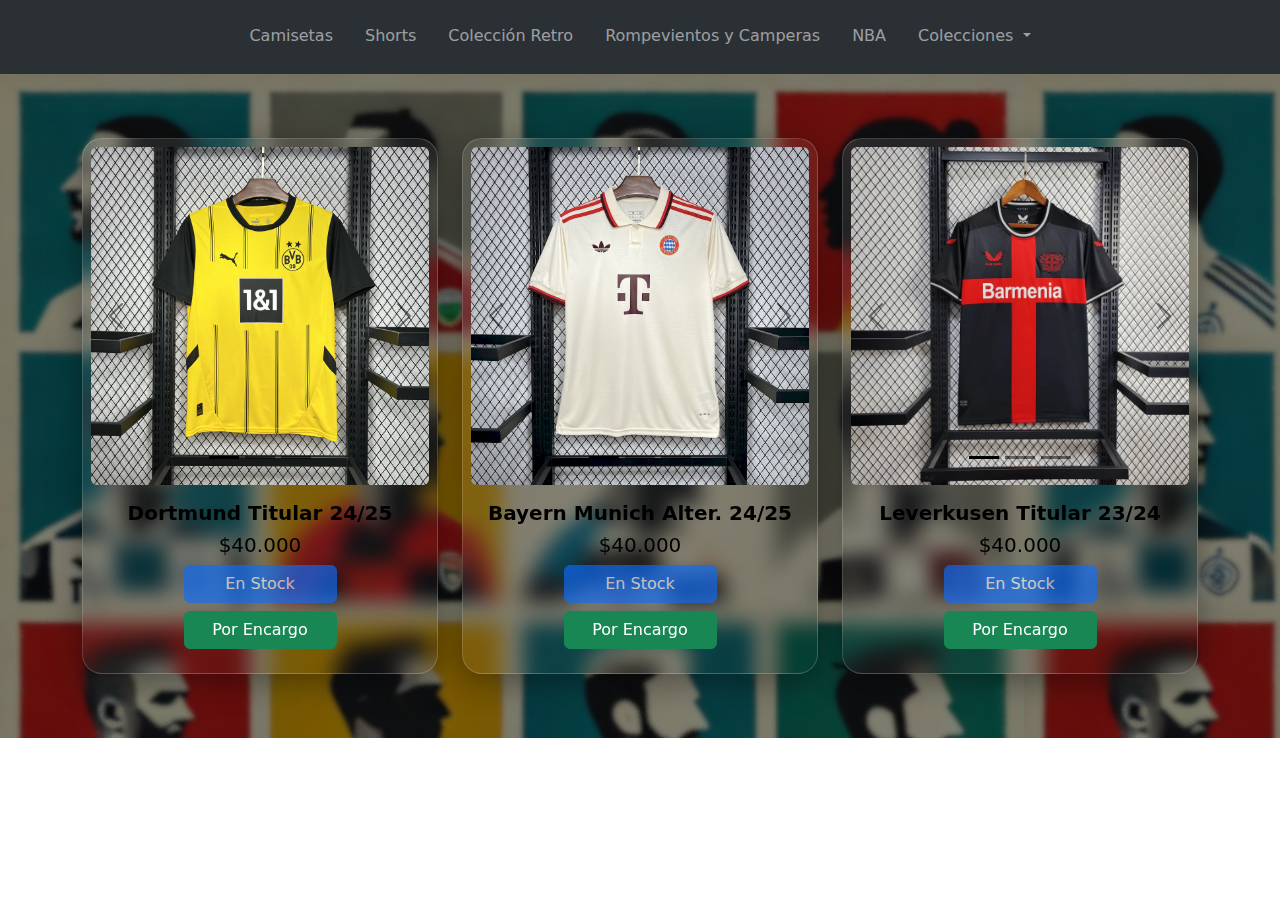
==== colecciones/alemania.html @ 66724a95 "primer commit" ====
<!DOCTYPE html>
<html lang="en">

<head>
    <meta charset="UTF-8">
    <meta name="viewport" content="width=device-width, initial-scale=1.0">
    <title>Document</title>
    <link href="https://cdn.jsdelivr.net/npm/bootstrap@5.3.3/dist/css/bootstrap.min.css" rel="stylesheet"
        integrity="sha384-QWTKZyjpPEjISv5WaRU9OFeRpok6YctnYmDr5pNlyT2bRjXh0JMhjY6hW+ALEwIH" crossorigin="anonymous">
    <link rel="stylesheet" href="../css/style.css">


</head>

<body>

    <header>
        <nav class="navbar navbar-expand-lg bg-body-tertiary p-3" data-bs-theme="dark">
            <div class="container-fluid">
                <button class="navbar-toggler" type="button" data-bs-toggle="collapse" data-bs-target="#navbarNav"
                    aria-controls="navbarNav" aria-expanded="false" aria-label="Toggle navigation">
                    <span class="navbar-toggler-icon"></span>
                </button>
                <div class="collapse navbar-collapse justify-content-center" id="navbarNav">
                    <ul class="navbar-nav nav-underline">
                        <li class="nav-item">
                            <a class="nav-link" href="../index.html">Camisetas</a>
                        </li>
                        <li class="nav-item">
                            <a class="nav-link" href="../pages/shorts.html">Shorts</a>
                        </li>
                        <li class="nav-item">
                            <a class="nav-link" href="../pages/retro.html">Colección Retro</a>
                        </li>
                        <li class="nav-item">
                            <a class="nav-link" href="../pages/camperas.html">Rompevientos y Camperas</a>
                        </li>
                        <li class="nav-item">
                            <a class="nav-link" href="../pages/nba.html">NBA</a>
                        </li>
                        <li class="nav-item dropdown">
                            <a class="nav-link dropdown-toggle" href="./index.html" role="button"
                                data-bs-toggle="dropdown" aria-expanded="false">
                                Colecciones
                            </a>
                            <ul class="dropdown-menu">
                                <li><a class="dropdown-item" href="../colecciones/argentina.html">Selección Argetina</a>
                                </li>
                                <li><a class="dropdown-item" href="../colecciones/boca.html">Boca</a></li>
                                <li><a class="dropdown-item" href="../colecciones/river.html">River</a></li>
                                <li><a class="dropdown-item" href="../colecciones/brasil.html">Brasil</a></li>
                                <li><a class="dropdown-item" href="../colecciones/italia.html">Italia</a></li>
                                <li><a class="dropdown-item" href="../colecciones/espana.html">España</a></li>
                                <li><a class="dropdown-item" href="../colecciones/inglaterra.html">Inglaterra</a></li>
                                <li><a class="dropdown-item nav-link active" aria-current="page" href="../colecciones/alemania.html">Alemania</a></li>
                                <li><a class="dropdown-item" href="../colecciones/francia.html">Francia</a></li>
                                <li><a class="dropdown-item" href="../colecciones/selecciones.html">Selecciones
                                        Nacionales</a></li>
                            </ul>
                        </li>
                    </ul>
                </div>
            </div>
        </nav>
    </header>

    <main class="fondo">


        <section class="container padding">
            <div class="row">

                <div class="col-md-4 padding">
                    <div class="card tarjeta glass">
                        <div id="carouselExampleDark1" class="carousel carousel-dark slide">
                            <div class="carousel-indicators">
                                <button type="button" data-bs-target="#carouselExampleDark1" data-bs-slide-to="0"
                                    class="active" aria-current="true" aria-label="Slide 1"></button>
                                <button type="button" data-bs-target="#carouselExampleDark1" data-bs-slide-to="1"
                                    aria-label="Slide 2"></button>
                                <button type="button" data-bs-target="#carouselExampleDark1" data-bs-slide-to="2"
                                    aria-label="Slide 3"></button>
                            </div>
                            <div class="carousel-inner">
                                <div class="carousel-item active" data-bs-interval="10000">
                                    <img src="../img/dortmund-25-1.jpg" class="d-block w-100 rounded" alt="">
                                </div>
                                <div class="carousel-item" data-bs-interval="2000">
                                    <img src="../img/dortmund-25-2.jpg" class="d-block w-100 rounded" alt="">
                                </div>
                                <div class="carousel-item">
                                    <img src="../img/dortmund-25-3.jpg" class="d-block w-100 rounded" alt="">
                                    <div class="carousel-caption d-none d-md-block">
                                    </div>
                                </div>
                                <button class="carousel-control-prev" type="button"
                                    data-bs-target="#carouselExampleDark1" data-bs-slide="prev">
                                    <span class="carousel-control-prev-icon" aria-hidden="true"></span>
                                    <span class="visually-hidden">Anterior</span>
                                </button>
                                <button class="carousel-control-next" type="button"
                                    data-bs-target="#carouselExampleDark1" data-bs-slide="next">
                                    <span class="carousel-control-next-icon" aria-hidden="true"></span>
                                    <span class="visually-hidden">Siguiente</span>
                                </button>
                            </div>
                        </div>

                        <div class="card-body">
                            <h5 class="card-title letra centrar fw-bold">Dortmund Titular 24/25</h5>
                            <h5 class="card-text letra centrar">$40.000</h5>
                            <div class="d-grid gap-2 col-6 mx-auto">
                                <button type="button" class="btn btn-primary" disabled>En Stock</button>
                                <a class="btn btn-success" href="./pages/camperas.html" role="button">Por Encargo</a>
                            </div>
                        </div>
                    </div>
                </div>

                <div class="col-md-4 padding">
                    <div class="card tarjeta glass">
                        <div id="carouselExampleDark2" class="carousel carousel-dark slide">
                            <div class="carousel-indicators">
                                <button type="button" data-bs-target="#carouselExampleDark2" data-bs-slide-to="0"
                                    class="active" aria-current="true" aria-label="Slide 1"></button>
                                <button type="button" data-bs-target="#carouselExampleDark2" data-bs-slide-to="1"
                                    aria-label="Slide 2"></button>
                                <button type="button" data-bs-target="#carouselExampleDark2" data-bs-slide-to="2"
                                    aria-label="Slide 3"></button>
                            </div>
                            <div class="carousel-inner">
                                <div class="carousel-item active" data-bs-interval="10000">
                                    <img src="../img/bayern-25-1.jpg" class="d-block w-100 rounded" alt="">
                                </div>
                                <div class="carousel-item" data-bs-interval="2000">
                                    <img src="../img/bayern-25-2.jpg" class="d-block w-100 rounded" alt="">
                                </div>
                                <div class="carousel-item">
                                    <img src="../img/bayern-25-3.jpg" class="d-block w-100 rounded" alt="">
                                    <div class="carousel-caption d-none d-md-block">
                                    </div>
                                </div>
                                <button class="carousel-control-prev" type="button"
                                    data-bs-target="#carouselExampleDark2" data-bs-slide="prev">
                                    <span class="carousel-control-prev-icon" aria-hidden="true"></span>
                                    <span class="visually-hidden">Anterior</span>
                                </button>
                                <button class="carousel-control-next" type="button"
                                    data-bs-target="#carouselExampleDark2" data-bs-slide="next">
                                    <span class="carousel-control-next-icon" aria-hidden="true"></span>
                                    <span class="visually-hidden">Siguiente</span>
                                </button>
                            </div>
                        </div>

                        <div class="card-body">
                            <h5 class="card-title letra centrar fw-bold">Bayern Munich Alter. 24/25</h5>
                            <h5 class="card-text letra centrar">$40.000</h5>
                            <div class="d-grid gap-2 col-6 mx-auto">
                                <button type="button" class="btn btn-primary" disabled>En Stock</button>
                                <a class="btn btn-success" href="./pages/camperas.html" role="button">Por Encargo</a>
                            </div>

                        </div>
                    </div>
                </div>

                <div class="col-md-4 padding">
                    <div class="card tarjeta glass">
                        <div id="carouselExampleDark3" class="carousel carousel-dark slide">
                            <div class="carousel-indicators">
                                <button type="button" data-bs-target="#carouselExampleDark3" data-bs-slide-to="0"
                                    class="active" aria-current="true" aria-label="Slide 1"></button>
                                <button type="button" data-bs-target="#carouselExampleDark3" data-bs-slide-to="1"
                                    aria-label="Slide 2"></button>
                                <button type="button" data-bs-target="#carouselExampleDark3" data-bs-slide-to="2"
                                    aria-label="Slide 3"></button>
                            </div>
                            <div class="carousel-inner">
                                <div class="carousel-item active" data-bs-interval="10000">
                                    <img src="../img/leverkusen-24-1.jpg" class="d-block w-100 rounded" alt="">
                                </div>
                                <div class="carousel-item" data-bs-interval="2000">
                                    <img src="../img/leverkusen-24-2.jpg" class="d-block w-100 rounded" alt="">
                                </div>
                                <div class="carousel-item">
                                    <img src="../img/leverkusen-24-3.jpg" class="d-block w-100 rounded" alt="">
                                    <div class="carousel-caption d-none d-md-block">
                                    </div>
                                </div>
                                <button class="carousel-control-prev" type="button"
                                    data-bs-target="#carouselExampleDark3" data-bs-slide="prev">
                                    <span class="carousel-control-prev-icon" aria-hidden="true"></span>
                                    <span class="visually-hidden">Anterior</span>
                                </button>
                                <button class="carousel-control-next" type="button"
                                    data-bs-target="#carouselExampleDark3" data-bs-slide="next">
                                    <span class="carousel-control-next-icon" aria-hidden="true"></span>
                                    <span class="visually-hidden">Siguiente</span>
                                </button>
                            </div>
                        </div>

                        <div class="card-body">
                            <h5 class="card-title letra centrar fw-bold">Leverkusen Titular 23/24</h5>
                            <h5 class="card-text letra centrar">$40.000</h5>
                            <div class="d-grid gap-2 col-6 mx-auto">
                                <button type="button" class="btn btn-primary" disabled>En Stock</button>
                                <a class="btn btn-success" href="./pages/camperas.html" role="button">Por Encargo</a>
                            </div>
                        </div>
                    </div>
                </div>



            </div>

        </section>

    </main>







    <script src="https://cdn.jsdelivr.net/npm/bootstrap@5.3.3/dist/js/bootstrap.bundle.min.js"
        integrity="sha384-YvpcrYf0tY3lHB60NNkmXc5s9fDVZLESaAA55NDzOxhy9GkcIdslK1eN7N6jIeHz"
        crossorigin="anonymous"></script>
</body>

</html>
---- css/style.css ----
* {
    margin: 0;
    padding: 0;
    box-sizing: border-box;
  }


  .fondo {
    background-image: url(../img/fondo.png);
  }

  .fondoNBA {
    background-image: url(../img/fondo-NBA.png);
  }

  .fondo-argentina {
    background-image: url(../img/fondo-argentina.PNG);
  }

  .fondo-river {
    background-image: url(../img/fondo-river-2.PNG);
  }

  .fondo-boca {
    background-image: url(../img/fondo-boca.PNG);
  }


  .padding {
    padding-top: 2rem;
    padding-bottom: 2rem;
  }

  .tarjeta-background {
    background-color: black;
  }

  .tarjeta {
    padding: 0.5rem;
  }

  .letra {
    color: black;
  }

  .centrar {
    text-align: center;
  }

  .glass{
    background: linear-gradient(135deg, rgba(255, 255, 255, 0.1), rgba(255, 255, 255, 0));
    backdrop-filter: blur(10px);
    -webkit-backdrop-filter: blur(10px);
    border-radius: 20px;
    border:1px solid rgba(255, 255, 255, 0.18);
    box-shadow: 0 8px 32px 0 rgba(0, 0, 0, 0.37);
}
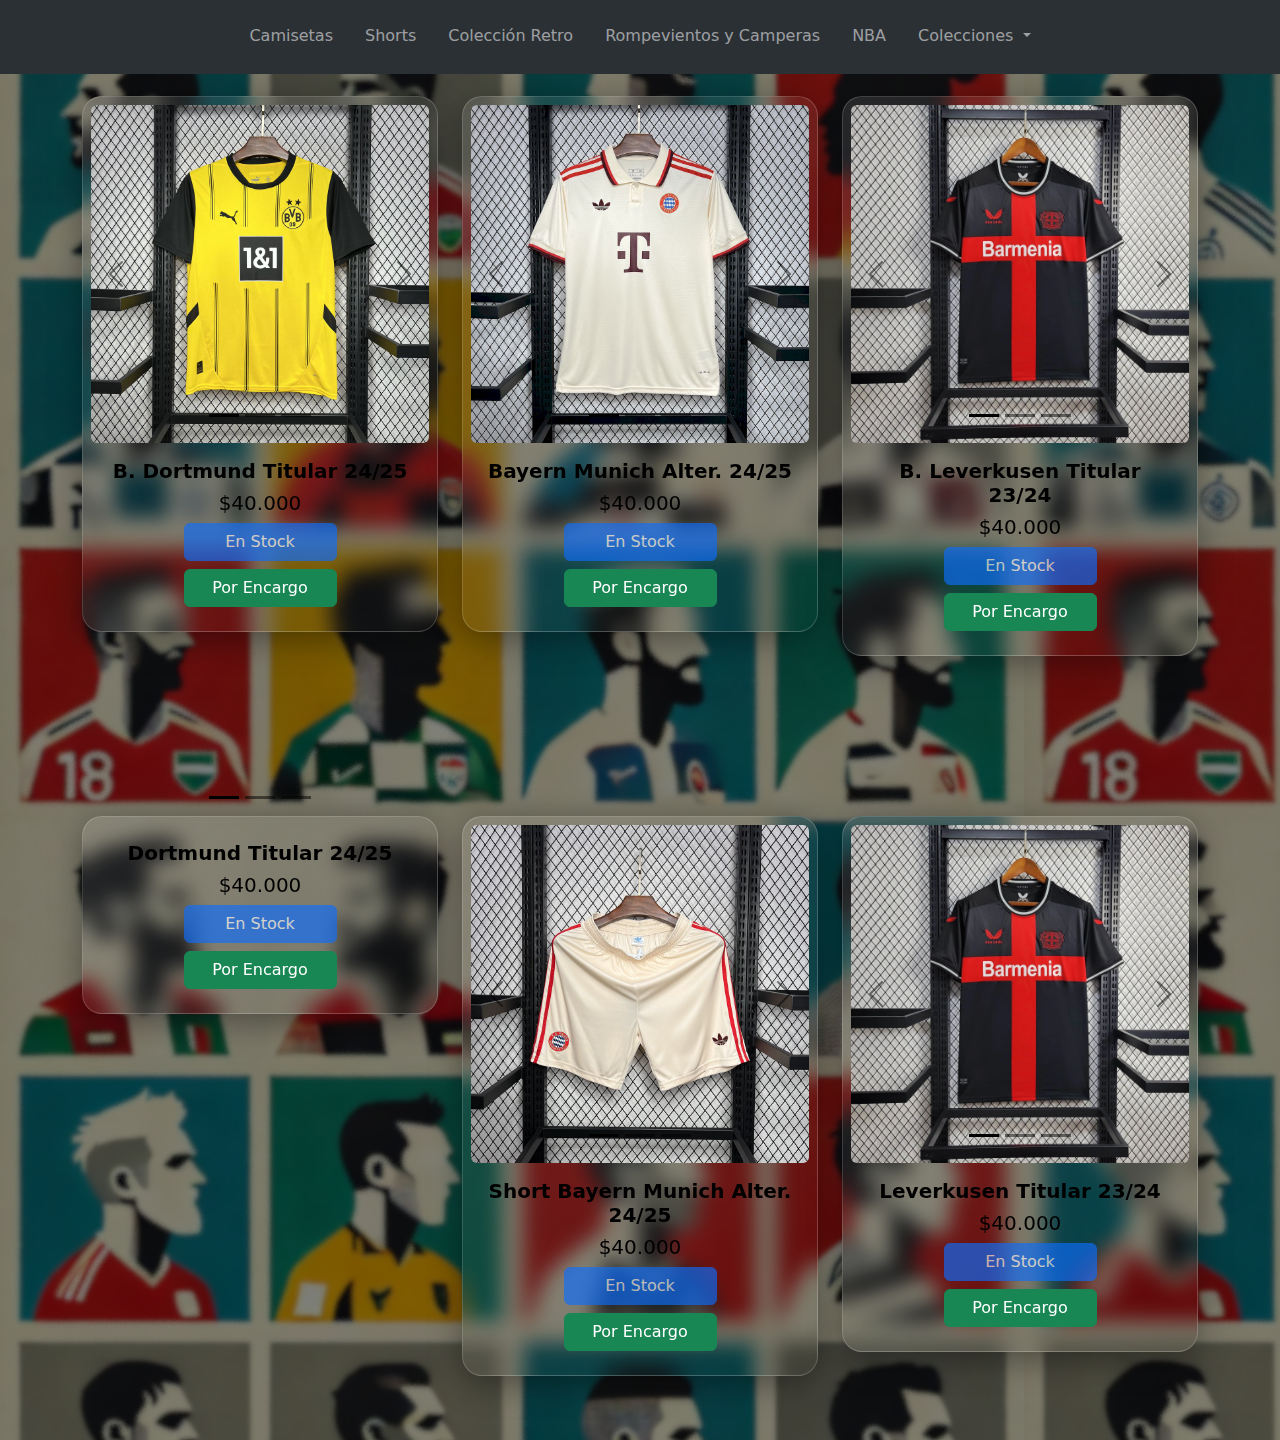
==== commit a6bf2fd8: "Mejora de estetica y agregado de camisetas" ====
--- a/colecciones/alemania.html
+++ b/colecciones/alemania.html
@@ -4,7 +4,8 @@
 <head>
     <meta charset="UTF-8">
     <meta name="viewport" content="width=device-width, initial-scale=1.0">
-    <title>Document</title>
+    <title>Retro 21 - Camisetas e Indumentaria</title>
+    <link rel="shortcut icon" href="../img/retro-21-favicon.png">
     <link href="https://cdn.jsdelivr.net/npm/bootstrap@5.3.3/dist/css/bootstrap.min.css" rel="stylesheet"
         integrity="sha384-QWTKZyjpPEjISv5WaRU9OFeRpok6YctnYmDr5pNlyT2bRjXh0JMhjY6hW+ALEwIH" crossorigin="anonymous">
     <link rel="stylesheet" href="../css/style.css">
@@ -15,7 +16,7 @@
 <body>
 
     <header>
-        <nav class="navbar navbar-expand-lg bg-body-tertiary p-3" data-bs-theme="dark">
+        <nav class="navbar fixed-top navbar-expand-lg bg-body-tertiary p-3" data-bs-theme="dark">
             <div class="container-fluid">
                 <button class="navbar-toggler" type="button" data-bs-toggle="collapse" data-bs-target="#navbarNav"
                     aria-controls="navbarNav" aria-expanded="false" aria-label="Toggle navigation">
@@ -107,6 +108,158 @@
                         </div>
 
                         <div class="card-body">
+                            <h5 class="card-title letra centrar fw-bold">B. Dortmund Titular 24/25</h5>
+                            <h5 class="card-text letra centrar">$40.000</h5>
+                            <div class="d-grid gap-2 col-6 mx-auto">
+                                <button type="button" class="btn btn-primary" disabled>En Stock</button>
+                                <a class="btn btn-success" href="./pages/camperas.html" role="button">Por Encargo</a>
+                            </div>
+                        </div>
+                    </div>
+                </div>
+
+                <div class="col-md-4 padding">
+                    <div class="card tarjeta glass">
+                        <div id="carouselExampleDark2" class="carousel carousel-dark slide">
+                            <div class="carousel-indicators">
+                                <button type="button" data-bs-target="#carouselExampleDark2" data-bs-slide-to="0"
+                                    class="active" aria-current="true" aria-label="Slide 1"></button>
+                                <button type="button" data-bs-target="#carouselExampleDark2" data-bs-slide-to="1"
+                                    aria-label="Slide 2"></button>
+                                <button type="button" data-bs-target="#carouselExampleDark2" data-bs-slide-to="2"
+                                    aria-label="Slide 3"></button>
+                            </div>
+                            <div class="carousel-inner">
+                                <div class="carousel-item active" data-bs-interval="10000">
+                                    <img src="../img/bayern-25-1.jpg" class="d-block w-100 rounded" alt="">
+                                </div>
+                                <div class="carousel-item" data-bs-interval="2000">
+                                    <img src="../img/bayern-25-2.jpg" class="d-block w-100 rounded" alt="">
+                                </div>
+                                <div class="carousel-item">
+                                    <img src="../img/bayern-25-3.jpg" class="d-block w-100 rounded" alt="">
+                                    <div class="carousel-caption d-none d-md-block">
+                                    </div>
+                                </div>
+                                <button class="carousel-control-prev" type="button"
+                                    data-bs-target="#carouselExampleDark2" data-bs-slide="prev">
+                                    <span class="carousel-control-prev-icon" aria-hidden="true"></span>
+                                    <span class="visually-hidden">Anterior</span>
+                                </button>
+                                <button class="carousel-control-next" type="button"
+                                    data-bs-target="#carouselExampleDark2" data-bs-slide="next">
+                                    <span class="carousel-control-next-icon" aria-hidden="true"></span>
+                                    <span class="visually-hidden">Siguiente</span>
+                                </button>
+                            </div>
+                        </div>
+
+                        <div class="card-body">
+                            <h5 class="card-title letra centrar fw-bold">Bayern Munich Alter. 24/25</h5>
+                            <h5 class="card-text letra centrar">$40.000</h5>
+                            <div class="d-grid gap-2 col-6 mx-auto">
+                                <button type="button" class="btn btn-primary" disabled>En Stock</button>
+                                <a class="btn btn-success" href="./pages/camperas.html" role="button">Por Encargo</a>
+                            </div>
+
+                        </div>
+                    </div>
+                </div>
+
+                <div class="col-md-4 padding">
+                    <div class="card tarjeta glass">
+                        <div id="carouselExampleDark3" class="carousel carousel-dark slide">
+                            <div class="carousel-indicators">
+                                <button type="button" data-bs-target="#carouselExampleDark3" data-bs-slide-to="0"
+                                    class="active" aria-current="true" aria-label="Slide 1"></button>
+                                <button type="button" data-bs-target="#carouselExampleDark3" data-bs-slide-to="1"
+                                    aria-label="Slide 2"></button>
+                                <button type="button" data-bs-target="#carouselExampleDark3" data-bs-slide-to="2"
+                                    aria-label="Slide 3"></button>
+                            </div>
+                            <div class="carousel-inner">
+                                <div class="carousel-item active" data-bs-interval="10000">
+                                    <img src="../img/leverkusen-24-1.jpg" class="d-block w-100 rounded" alt="">
+                                </div>
+                                <div class="carousel-item" data-bs-interval="2000">
+                                    <img src="../img/leverkusen-24-2.jpg" class="d-block w-100 rounded" alt="">
+                                </div>
+                                <div class="carousel-item">
+                                    <img src="../img/leverkusen-24-3.jpg" class="d-block w-100 rounded" alt="">
+                                    <div class="carousel-caption d-none d-md-block">
+                                    </div>
+                                </div>
+                                <button class="carousel-control-prev" type="button"
+                                    data-bs-target="#carouselExampleDark3" data-bs-slide="prev">
+                                    <span class="carousel-control-prev-icon" aria-hidden="true"></span>
+                                    <span class="visually-hidden">Anterior</span>
+                                </button>
+                                <button class="carousel-control-next" type="button"
+                                    data-bs-target="#carouselExampleDark3" data-bs-slide="next">
+                                    <span class="carousel-control-next-icon" aria-hidden="true"></span>
+                                    <span class="visually-hidden">Siguiente</span>
+                                </button>
+                            </div>
+                        </div>
+
+                        <div class="card-body">
+                            <h5 class="card-title letra centrar fw-bold">B. Leverkusen Titular 23/24</h5>
+                            <h5 class="card-text letra centrar">$40.000</h5>
+                            <div class="d-grid gap-2 col-6 mx-auto">
+                                <button type="button" class="btn btn-primary" disabled>En Stock</button>
+                                <a class="btn btn-success" href="./pages/camperas.html" role="button">Por Encargo</a>
+                            </div>
+                        </div>
+                    </div>
+                </div>
+
+
+
+            </div>
+
+        </section>
+
+
+        <section class="container padding">
+            <div class="row">
+
+                <div class="col-md-4 padding">
+                    <div class="card tarjeta glass">
+                        <div id="carouselExampleDark4" class="carousel carousel-dark slide">
+                            <div class="carousel-indicators">
+                                <button type="button" data-bs-target="#carouselExampleDark4" data-bs-slide-to="0"
+                                    class="active" aria-current="true" aria-label="Slide 1"></button>
+                                <button type="button" data-bs-target="#carouselExampleDark4" data-bs-slide-to="1"
+                                    aria-label="Slide 2"></button>
+                                <button type="button" data-bs-target="#carouselExampleDark4" data-bs-slide-to="2"
+                                    aria-label="Slide 3"></button>
+                            </div>
+                            <div class="carousel-inner">
+                                <div class="carousel-item active" data-bs-interval="10000">
+                                    <img src="" class="d-block w-100 rounded" alt="">
+                                </div>
+                                <div class="carousel-item" data-bs-interval="2000">
+                                    <img src="" class="d-block w-100 rounded" alt="">
+                                </div>
+                                <div class="carousel-item">
+                                    <img src="" class="d-block w-100 rounded" alt="">
+                                    <div class="carousel-caption d-none d-md-block">
+                                    </div>
+                                </div>
+                                <button class="carousel-control-prev" type="button"
+                                    data-bs-target="#carouselExampleDark4" data-bs-slide="prev">
+                                    <span class="carousel-control-prev-icon" aria-hidden="true"></span>
+                                    <span class="visually-hidden">Anterior</span>
+                                </button>
+                                <button class="carousel-control-next" type="button"
+                                    data-bs-target="#carouselExampleDark4" data-bs-slide="next">
+                                    <span class="carousel-control-next-icon" aria-hidden="true"></span>
+                                    <span class="visually-hidden">Siguiente</span>
+                                </button>
+                            </div>
+                        </div>
+
+                        <div class="card-body">
                             <h5 class="card-title letra centrar fw-bold">Dortmund Titular 24/25</h5>
                             <h5 class="card-text letra centrar">$40.000</h5>
                             <div class="d-grid gap-2 col-6 mx-auto">
@@ -119,61 +272,61 @@
 
                 <div class="col-md-4 padding">
                     <div class="card tarjeta glass">
-                        <div id="carouselExampleDark2" class="carousel carousel-dark slide">
-                            <div class="carousel-indicators">
-                                <button type="button" data-bs-target="#carouselExampleDark2" data-bs-slide-to="0"
-                                    class="active" aria-current="true" aria-label="Slide 1"></button>
-                                <button type="button" data-bs-target="#carouselExampleDark2" data-bs-slide-to="1"
-                                    aria-label="Slide 2"></button>
-                                <button type="button" data-bs-target="#carouselExampleDark2" data-bs-slide-to="2"
-                                    aria-label="Slide 3"></button>
-                            </div>
-                            <div class="carousel-inner">
-                                <div class="carousel-item active" data-bs-interval="10000">
-                                    <img src="../img/bayern-25-1.jpg" class="d-block w-100 rounded" alt="">
-                                </div>
-                                <div class="carousel-item" data-bs-interval="2000">
-                                    <img src="../img/bayern-25-2.jpg" class="d-block w-100 rounded" alt="">
-                                </div>
-                                <div class="carousel-item">
-                                    <img src="../img/bayern-25-3.jpg" class="d-block w-100 rounded" alt="">
-                                    <div class="carousel-caption d-none d-md-block">
-                                    </div>
-                                </div>
-                                <button class="carousel-control-prev" type="button"
-                                    data-bs-target="#carouselExampleDark2" data-bs-slide="prev">
-                                    <span class="carousel-control-prev-icon" aria-hidden="true"></span>
-                                    <span class="visually-hidden">Anterior</span>
-                                </button>
-                                <button class="carousel-control-next" type="button"
-                                    data-bs-target="#carouselExampleDark2" data-bs-slide="next">
-                                    <span class="carousel-control-next-icon" aria-hidden="true"></span>
-                                    <span class="visually-hidden">Siguiente</span>
-                                </button>
-                            </div>
-                        </div>
-
-                        <div class="card-body">
-                            <h5 class="card-title letra centrar fw-bold">Bayern Munich Alter. 24/25</h5>
-                            <h5 class="card-text letra centrar">$40.000</h5>
-                            <div class="d-grid gap-2 col-6 mx-auto">
-                                <button type="button" class="btn btn-primary" disabled>En Stock</button>
-                                <a class="btn btn-success" href="./pages/camperas.html" role="button">Por Encargo</a>
-                            </div>
-
-                        </div>
-                    </div>
-                </div>
-
-                <div class="col-md-4 padding">
-                    <div class="card tarjeta glass">
-                        <div id="carouselExampleDark3" class="carousel carousel-dark slide">
-                            <div class="carousel-indicators">
-                                <button type="button" data-bs-target="#carouselExampleDark3" data-bs-slide-to="0"
-                                    class="active" aria-current="true" aria-label="Slide 1"></button>
-                                <button type="button" data-bs-target="#carouselExampleDark3" data-bs-slide-to="1"
-                                    aria-label="Slide 2"></button>
-                                <button type="button" data-bs-target="#carouselExampleDark3" data-bs-slide-to="2"
+                        <div id="carouselExampleDark5" class="carousel carousel-dark slide">
+                            <div class="carousel-indicators">
+                                <button type="button" data-bs-target="#carouselExampleDark5" data-bs-slide-to="0"
+                                    class="active" aria-current="true" aria-label="Slide 1"></button>
+                                <button type="button" data-bs-target="#carouselExampleDark5" data-bs-slide-to="1"
+                                    aria-label="Slide 2"></button>
+                                <button type="button" data-bs-target="#carouselExampleDark5" data-bs-slide-to="2"
+                                    aria-label="Slide 3"></button>
+                            </div>
+                            <div class="carousel-inner">
+                                <div class="carousel-item active" data-bs-interval="10000">
+                                    <img src="../img/bayern-short-25-1.jpg" class="d-block w-100 rounded" alt="">
+                                </div>
+                                <div class="carousel-item" data-bs-interval="2000">
+                                    <img src="../img/bayern-short-25-2.jpg" class="d-block w-100 rounded" alt="">
+                                </div>
+                                <div class="carousel-item">
+                                    <img src="../img/bayern-short-25-3.jpg" class="d-block w-100 rounded" alt="">
+                                    <div class="carousel-caption d-none d-md-block">
+                                    </div>
+                                </div>
+                                <button class="carousel-control-prev" type="button"
+                                    data-bs-target="#carouselExampleDark5" data-bs-slide="prev">
+                                    <span class="carousel-control-prev-icon" aria-hidden="true"></span>
+                                    <span class="visually-hidden">Anterior</span>
+                                </button>
+                                <button class="carousel-control-next" type="button"
+                                    data-bs-target="#carouselExampleDark5" data-bs-slide="next">
+                                    <span class="carousel-control-next-icon" aria-hidden="true"></span>
+                                    <span class="visually-hidden">Siguiente</span>
+                                </button>
+                            </div>
+                        </div>
+
+                        <div class="card-body">
+                            <h5 class="card-title letra centrar fw-bold">Short Bayern Munich Alter. 24/25</h5>
+                            <h5 class="card-text letra centrar">$40.000</h5>
+                            <div class="d-grid gap-2 col-6 mx-auto">
+                                <button type="button" class="btn btn-primary" disabled>En Stock</button>
+                                <a class="btn btn-success" href="./pages/camperas.html" role="button">Por Encargo</a>
+                            </div>
+
+                        </div>
+                    </div>
+                </div>
+
+                <div class="col-md-4 padding">
+                    <div class="card tarjeta glass">
+                        <div id="carouselExampleDark6" class="carousel carousel-dark slide">
+                            <div class="carousel-indicators">
+                                <button type="button" data-bs-target="#carouselExampleDark6" data-bs-slide-to="0"
+                                    class="active" aria-current="true" aria-label="Slide 1"></button>
+                                <button type="button" data-bs-target="#carouselExampleDark6" data-bs-slide-to="1"
+                                    aria-label="Slide 2"></button>
+                                <button type="button" data-bs-target="#carouselExampleDark6" data-bs-slide-to="2"
                                     aria-label="Slide 3"></button>
                             </div>
                             <div class="carousel-inner">
@@ -189,12 +342,12 @@
                                     </div>
                                 </div>
                                 <button class="carousel-control-prev" type="button"
-                                    data-bs-target="#carouselExampleDark3" data-bs-slide="prev">
-                                    <span class="carousel-control-prev-icon" aria-hidden="true"></span>
-                                    <span class="visually-hidden">Anterior</span>
-                                </button>
-                                <button class="carousel-control-next" type="button"
-                                    data-bs-target="#carouselExampleDark3" data-bs-slide="next">
+                                    data-bs-target="#carouselExampleDark6" data-bs-slide="prev">
+                                    <span class="carousel-control-prev-icon" aria-hidden="true"></span>
+                                    <span class="visually-hidden">Anterior</span>
+                                </button>
+                                <button class="carousel-control-next" type="button"
+                                    data-bs-target="#carouselExampleDark6" data-bs-slide="next">
                                     <span class="carousel-control-next-icon" aria-hidden="true"></span>
                                     <span class="visually-hidden">Siguiente</span>
                                 </button>
--- a/css/style.css
+++ b/css/style.css
@@ -3,6 +3,7 @@
     padding: 0;
     box-sizing: border-box;
   }
+
 
 
   .fondo {
@@ -27,7 +28,7 @@
 
 
   .padding {
-    padding-top: 2rem;
+    padding-top: 3rem;
     padding-bottom: 2rem;
   }
 
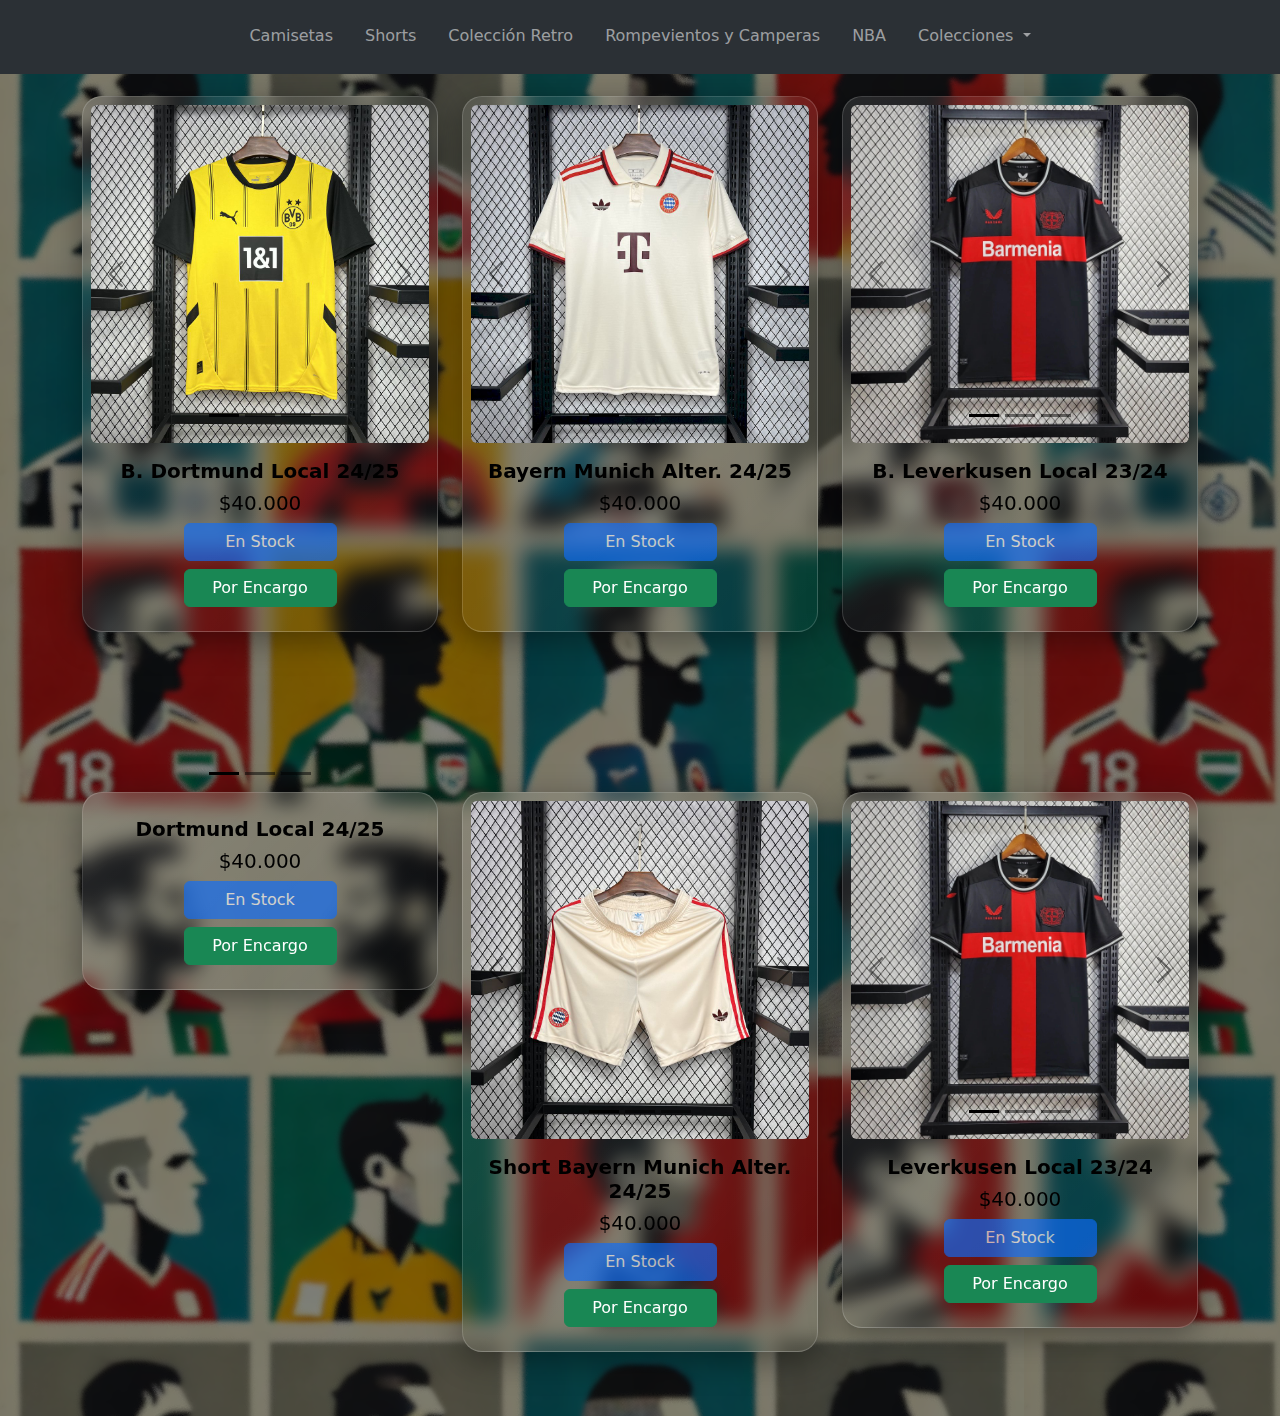
==== commit d19b9ea4: "sumando ropa" ====
--- a/colecciones/alemania.html
+++ b/colecciones/alemania.html
@@ -108,7 +108,7 @@
                         </div>
 
                         <div class="card-body">
-                            <h5 class="card-title letra centrar fw-bold">B. Dortmund Titular 24/25</h5>
+                            <h5 class="card-title letra centrar fw-bold">B. Dortmund Local 24/25</h5>
                             <h5 class="card-text letra centrar">$40.000</h5>
                             <div class="d-grid gap-2 col-6 mx-auto">
                                 <button type="button" class="btn btn-primary" disabled>En Stock</button>
@@ -203,7 +203,7 @@
                         </div>
 
                         <div class="card-body">
-                            <h5 class="card-title letra centrar fw-bold">B. Leverkusen Titular 23/24</h5>
+                            <h5 class="card-title letra centrar fw-bold">B. Leverkusen Local 23/24</h5>
                             <h5 class="card-text letra centrar">$40.000</h5>
                             <div class="d-grid gap-2 col-6 mx-auto">
                                 <button type="button" class="btn btn-primary" disabled>En Stock</button>
@@ -260,7 +260,7 @@
                         </div>
 
                         <div class="card-body">
-                            <h5 class="card-title letra centrar fw-bold">Dortmund Titular 24/25</h5>
+                            <h5 class="card-title letra centrar fw-bold">Dortmund Local 24/25</h5>
                             <h5 class="card-text letra centrar">$40.000</h5>
                             <div class="d-grid gap-2 col-6 mx-auto">
                                 <button type="button" class="btn btn-primary" disabled>En Stock</button>
@@ -355,7 +355,7 @@
                         </div>
 
                         <div class="card-body">
-                            <h5 class="card-title letra centrar fw-bold">Leverkusen Titular 23/24</h5>
+                            <h5 class="card-title letra centrar fw-bold">Leverkusen Local 23/24</h5>
                             <h5 class="card-text letra centrar">$40.000</h5>
                             <div class="d-grid gap-2 col-6 mx-auto">
                                 <button type="button" class="btn btn-primary" disabled>En Stock</button>
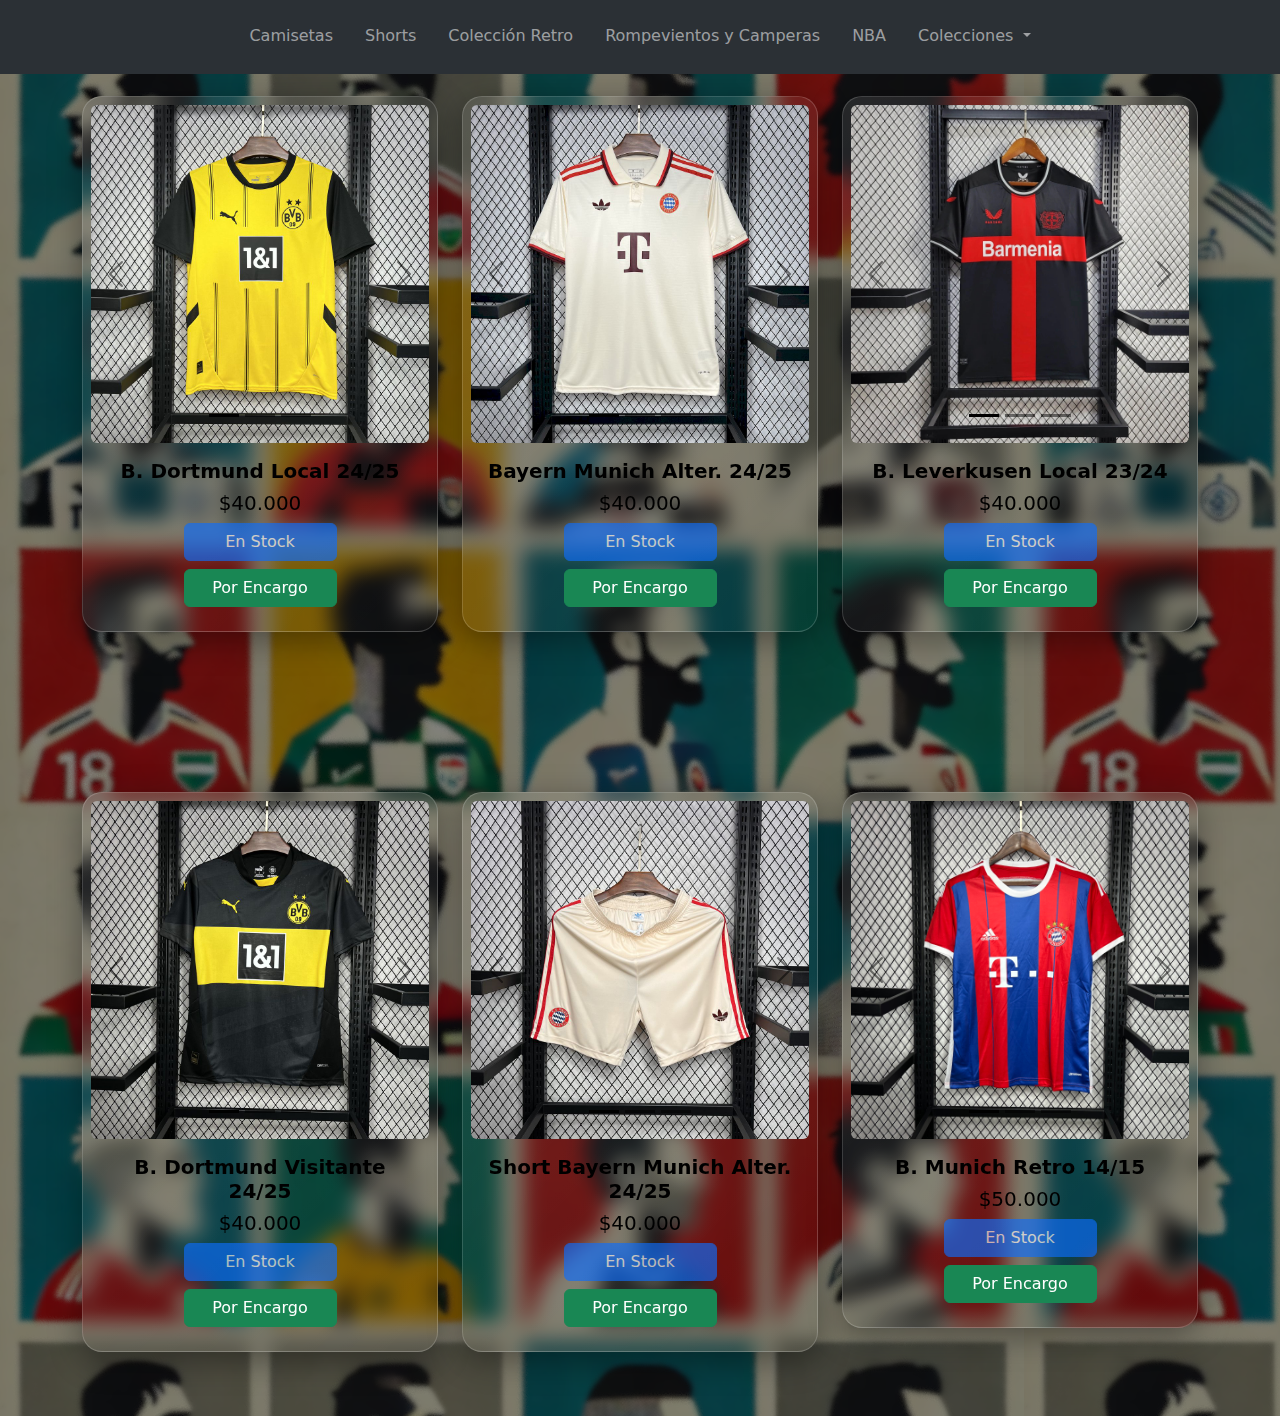
==== commit 4ced3f83: "página version 1.0" ====
--- a/colecciones/alemania.html
+++ b/colecciones/alemania.html
@@ -236,13 +236,13 @@
                             </div>
                             <div class="carousel-inner">
                                 <div class="carousel-item active" data-bs-interval="10000">
-                                    <img src="" class="d-block w-100 rounded" alt="">
-                                </div>
-                                <div class="carousel-item" data-bs-interval="2000">
-                                    <img src="" class="d-block w-100 rounded" alt="">
-                                </div>
-                                <div class="carousel-item">
-                                    <img src="" class="d-block w-100 rounded" alt="">
+                                    <img src="../img/dortmund-vis-25-1.jpg" class="d-block w-100 rounded" alt="">
+                                </div>
+                                <div class="carousel-item" data-bs-interval="2000">
+                                    <img src="../img/dortmund-vis-25-2.jpg" class="d-block w-100 rounded" alt="">
+                                </div>
+                                <div class="carousel-item">
+                                    <img src="../img/dortmund-vis-25-3.jpg" class="d-block w-100 rounded" alt="">
                                     <div class="carousel-caption d-none d-md-block">
                                     </div>
                                 </div>
@@ -260,7 +260,7 @@
                         </div>
 
                         <div class="card-body">
-                            <h5 class="card-title letra centrar fw-bold">Dortmund Local 24/25</h5>
+                            <h5 class="card-title letra centrar fw-bold">B. Dortmund Visitante 24/25</h5>
                             <h5 class="card-text letra centrar">$40.000</h5>
                             <div class="d-grid gap-2 col-6 mx-auto">
                                 <button type="button" class="btn btn-primary" disabled>En Stock</button>
@@ -331,13 +331,13 @@
                             </div>
                             <div class="carousel-inner">
                                 <div class="carousel-item active" data-bs-interval="10000">
-                                    <img src="../img/leverkusen-24-1.jpg" class="d-block w-100 rounded" alt="">
-                                </div>
-                                <div class="carousel-item" data-bs-interval="2000">
-                                    <img src="../img/leverkusen-24-2.jpg" class="d-block w-100 rounded" alt="">
-                                </div>
-                                <div class="carousel-item">
-                                    <img src="../img/leverkusen-24-3.jpg" class="d-block w-100 rounded" alt="">
+                                    <img src="../img/bayern-retro-15-1.jpg" class="d-block w-100 rounded" alt="">
+                                </div>
+                                <div class="carousel-item" data-bs-interval="2000">
+                                    <img src="../img/bayern-retro-15-2.jpg" class="d-block w-100 rounded" alt="">
+                                </div>
+                                <div class="carousel-item">
+                                    <img src="../img/bayern-retro-15-3.jpg" class="d-block w-100 rounded" alt="">
                                     <div class="carousel-caption d-none d-md-block">
                                     </div>
                                 </div>
@@ -355,8 +355,8 @@
                         </div>
 
                         <div class="card-body">
-                            <h5 class="card-title letra centrar fw-bold">Leverkusen Local 23/24</h5>
-                            <h5 class="card-text letra centrar">$40.000</h5>
+                            <h5 class="card-title letra centrar fw-bold">B. Munich Retro 14/15</h5>
+                            <h5 class="card-text letra centrar">$50.000</h5>
                             <div class="d-grid gap-2 col-6 mx-auto">
                                 <button type="button" class="btn btn-primary" disabled>En Stock</button>
                                 <a class="btn btn-success" href="./pages/camperas.html" role="button">Por Encargo</a>
